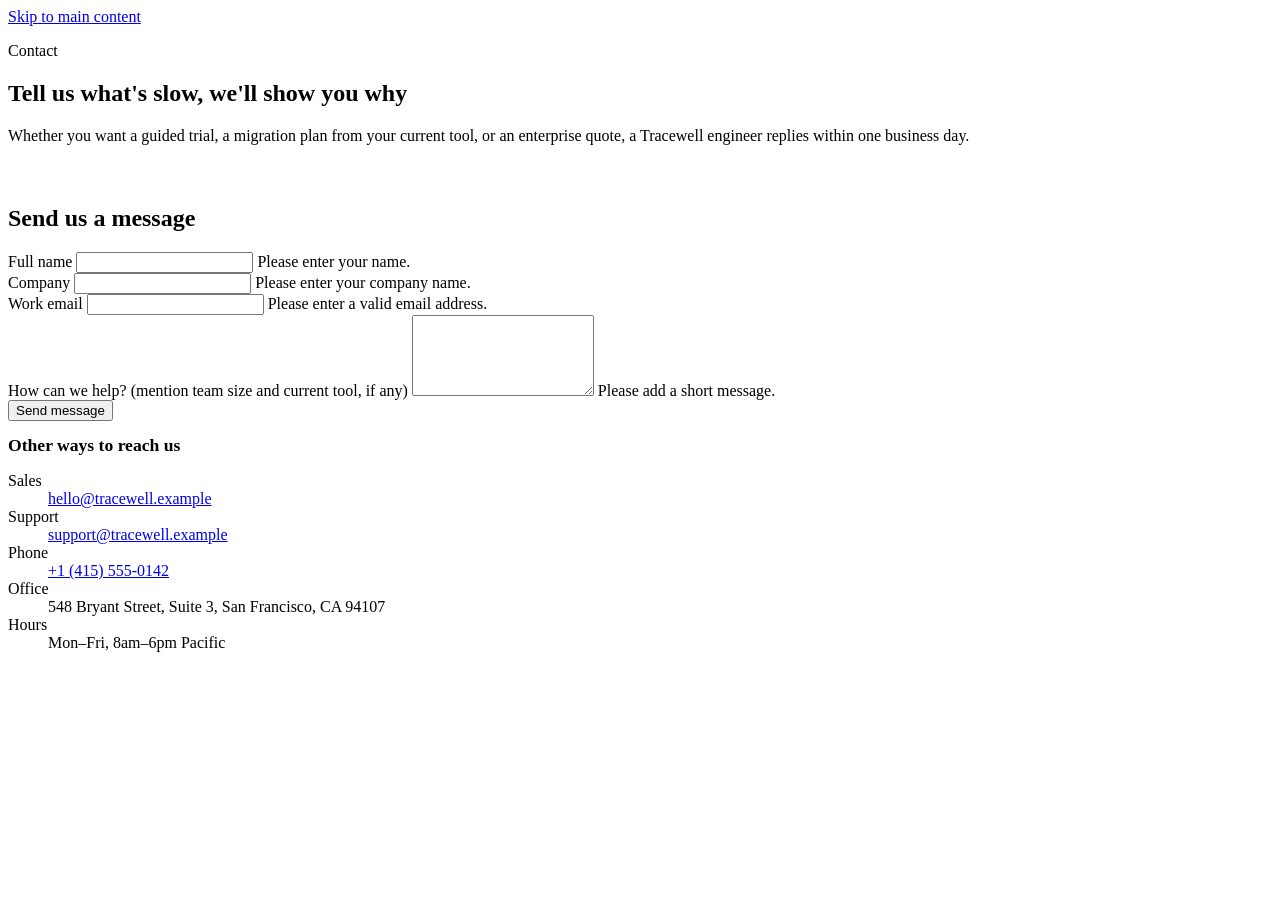
==== contact.html @ ec026b96 "Add Tracewell marketing site via upload" ====
<!DOCTYPE html>
<html lang="en">
<head>
<meta charset="UTF-8">
<meta name="viewport" content="width=device-width, initial-scale=1">
<title>Contact — Tracewell</title>
<meta name="description" content="Talk to the Tracewell team about a trial, a migration from your current observability stack, or an enterprise contract.">
<link rel="canonical" href="https://www.tracewell.example/contact.html">
<link rel="icon" href="data:image/svg+xml,%3Csvg xmlns='http://www.w3.org/2000/svg' viewBox='0 0 28 28'%3E%3Crect width='28' height='28' rx='6' fill='%2314181B'/%3E%3Crect x='6' y='9' width='9' height='3' rx='1.5' fill='%230EA5A0'/%3E%3Crect x='6' y='14' width='16' height='3' rx='1.5' fill='%23F2A93B'/%3E%3Crect x='6' y='19' width='6' height='3' rx='1.5' fill='%230EA5A0'/%3E%3C/svg%3E">

<meta property="og:type" content="website">
<meta property="og:site_name" content="Tracewell">
<meta property="og:title" content="Contact — Tracewell">
<meta property="og:description" content="Start a trial, ask about migrating from your current tool, or talk pricing with the Tracewell team.">
<meta property="og:url" content="https://www.tracewell.example/contact.html">
<meta name="twitter:card" content="summary_large_image">
<meta name="twitter:title" content="Contact — Tracewell">
<meta name="twitter:description" content="Start a trial, ask about migrating from your current tool, or talk pricing with the Tracewell team.">

<link rel="preconnect" href="https://fonts.googleapis.com">
<link rel="preconnect" href="https://fonts.gstatic.com" crossorigin>
<link href="https://fonts.googleapis.com/css2?family=IBM+Plex+Mono:wght@500&family=IBM+Plex+Sans:wght@400;500;600&family=Space+Grotesk:wght@500;600;700&display=swap" rel="stylesheet">
<link rel="stylesheet" href="assets/styles.css">

<script type="application/ld+json">
{
  "@context": "https://schema.org",
  "@type": "Organization",
  "name": "Tracewell, Inc.",
  "url": "https://www.tracewell.example/",
  "logo": "https://www.tracewell.example/assets/logo.png",
  "contactPoint": {
    "@type": "ContactPoint",
    "email": "hello@tracewell.example",
    "telephone": "+1-415-555-0142",
    "contactType": "sales"
  }
}
</script>
</head>
<body>
<a class="skip-link" href="#main">Skip to main content</a>
<site-header current="contact"></site-header>

<main id="main">

  <section class="hero" style="padding-bottom:24px;">
    <div class="container">
      <p class="eyebrow">Contact</p>
      <h1>Tell us what's slow, we'll show you why</h1>
      <p class="hero__lede">Whether you want a guided trial, a migration plan from your current tool, or an enterprise quote, a Tracewell engineer replies within one business day.</p>
    </div>
  </section>

  <section aria-labelledby="contact-heading">
    <div class="container contact-grid">
      <div>
        <h2 id="contact-heading" class="visually-hidden">Send us a message</h2>
        <form id="contact-form" novalidate>
          <div class="form-grid">
            <div class="field">
              <label for="name">Full name</label>
              <input type="text" id="name" name="name" autocomplete="name" required aria-describedby="name-error">
              <span class="error-text" id="name-error">Please enter your name.</span>
            </div>
            <div class="field">
              <label for="company">Company</label>
              <input type="text" id="company" name="company" autocomplete="organization" required aria-describedby="company-error">
              <span class="error-text" id="company-error">Please enter your company name.</span>
            </div>
            <div class="field field--full">
              <label for="email">Work email</label>
              <input type="email" id="email" name="email" autocomplete="email" required aria-describedby="email-error">
              <span class="error-text" id="email-error">Please enter a valid email address.</span>
            </div>
            <div class="field field--full">
              <label for="message">How can we help? <span class="hint">(mention team size and current tool, if any)</span></label>
              <textarea id="message" name="message" rows="5" required aria-describedby="message-error"></textarea>
              <span class="error-text" id="message-error">Please add a short message.</span>
            </div>
          </div>
          <div class="form-status" id="form-status" role="status" aria-live="polite"></div>
          <button class="btn btn--primary" type="submit">Send message</button>
        </form>
      </div>

      <aside class="contact-info">
        <h2 style="font-size:1.1rem;">Other ways to reach us</h2>
        <dl>
          <dt>Sales</dt>
          <dd><a href="mailto:hello@tracewell.example">hello@tracewell.example</a></dd>
          <dt>Support</dt>
          <dd><a href="mailto:support@tracewell.example">support@tracewell.example</a></dd>
          <dt>Phone</dt>
          <dd><a href="tel:+14155550142">+1 (415) 555-0142</a></dd>
          <dt>Office</dt>
          <dd>548 Bryant Street, Suite 3, San Francisco, CA 94107</dd>
          <dt>Hours</dt>
          <dd>Mon–Fri, 8am–6pm Pacific</dd>
        </dl>
      </aside>
    </div>
  </section>

</main>

<site-footer></site-footer>

<script src="assets/components.js"></script>
<script src="assets/main.js"></script>
</body>
</html>
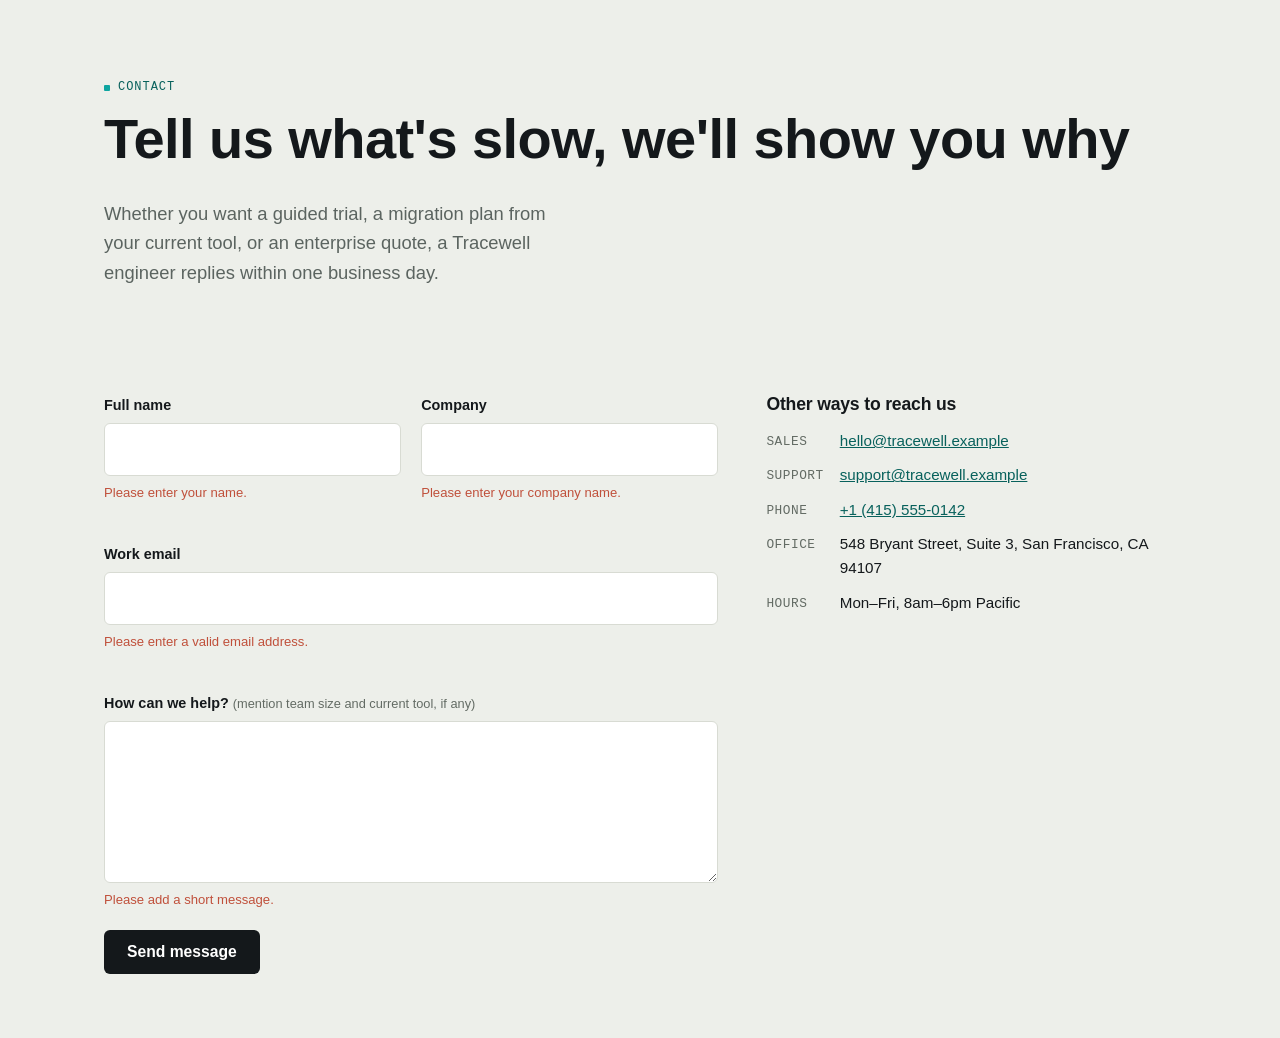
==== commit a2c2e865: "Update contact.html" ====
--- a/contact.html
+++ b/contact.html
@@ -5,7 +5,7 @@
 <meta name="viewport" content="width=device-width, initial-scale=1">
 <title>Contact — Tracewell</title>
 <meta name="description" content="Talk to the Tracewell team about a trial, a migration from your current observability stack, or an enterprise contract.">
-<link rel="canonical" href="https://www.tracewell.example/contact.html">
+<link rel="canonical" href="https://tracewellmarketingsite.netlify.app/contact.html">
 <link rel="icon" href="data:image/svg+xml,%3Csvg xmlns='http://www.w3.org/2000/svg' viewBox='0 0 28 28'%3E%3Crect width='28' height='28' rx='6' fill='%2314181B'/%3E%3Crect x='6' y='9' width='9' height='3' rx='1.5' fill='%230EA5A0'/%3E%3Crect x='6' y='14' width='16' height='3' rx='1.5' fill='%23F2A93B'/%3E%3Crect x='6' y='19' width='6' height='3' rx='1.5' fill='%230EA5A0'/%3E%3C/svg%3E">
 
 <meta property="og:type" content="website">
@@ -20,7 +20,7 @@
 <link rel="preconnect" href="https://fonts.googleapis.com">
 <link rel="preconnect" href="https://fonts.gstatic.com" crossorigin>
 <link href="https://fonts.googleapis.com/css2?family=IBM+Plex+Mono:wght@500&family=IBM+Plex+Sans:wght@400;500;600&family=Space+Grotesk:wght@500;600;700&display=swap" rel="stylesheet">
-<link rel="stylesheet" href="assets/styles.css">
+<link rel="stylesheet" href="styles.css">
 
 <script type="application/ld+json">
 {
--- a/styles.css
+++ b/styles.css
@@ -0,0 +1,262 @@
+/* =========================================================
+   Tracewell — design tokens
+   Palette: sage-paper background, ink text, teal signal accent,
+   amber used only inside the trace diagram to mark a slow span.
+   ========================================================= */
+:root {
+  --paper: #edefea;
+  --paper-raised: #f6f7f3;
+  --ink: #14181b;
+  --slate: #5b6460;
+  --slate-light: #636b64;
+  --line: #d8dbd3;
+  --signal: #0ea5a0;
+  --signal-dark: #08615c;
+  --amber: #f2a93b;
+  --white: #ffffff;
+
+  --font-display: "Space Grotesk", "Helvetica Neue", Arial, sans-serif;
+  --font-body: "IBM Plex Sans", "Helvetica Neue", Arial, sans-serif;
+  --font-mono: "IBM Plex Mono", ui-monospace, Menlo, Consolas, monospace;
+
+  --container: 1120px;
+  --radius: 6px;
+  --focus: 3px solid var(--signal-dark);
+}
+
+* { box-sizing: border-box; }
+html { scroll-behavior: smooth; }
+@media (prefers-reduced-motion: reduce) {
+  html { scroll-behavior: auto; }
+  *, *::before, *::after { animation-duration: 0.001ms !important; animation-iteration-count: 1 !important; transition-duration: 0.001ms !important; }
+}
+
+body {
+  margin: 0;
+  background: var(--paper);
+  color: var(--ink);
+  font-family: var(--font-body);
+  font-size: 1.0625rem;
+  line-height: 1.6;
+  -webkit-font-smoothing: antialiased;
+}
+
+img { max-width: 100%; display: block; }
+
+h1, h2, h3, h4 { font-family: var(--font-display); line-height: 1.15; margin: 0 0 0.5em; color: var(--ink); font-weight: 600; }
+h1 { font-size: clamp(2.25rem, 4vw + 1rem, 3.5rem); letter-spacing: -0.01em; }
+h2 { font-size: clamp(1.6rem, 2vw + 1rem, 2.25rem); letter-spacing: -0.01em; }
+h3 { font-size: 1.25rem; }
+p { margin: 0 0 1em; color: var(--slate); }
+a { color: var(--signal-dark); }
+a:focus-visible, button:focus-visible, input:focus-visible, textarea:focus-visible, summary:focus-visible {
+  outline: var(--focus); outline-offset: 2px;
+}
+
+.container { max-width: var(--container); margin-inline: auto; padding-inline: 24px; }
+.eyebrow {
+  font-family: var(--font-mono);
+  font-size: 0.75rem;
+  letter-spacing: 0.08em;
+  text-transform: uppercase;
+  color: var(--signal-dark);
+  display: inline-flex;
+  align-items: center;
+  gap: 8px;
+  margin-bottom: 0.75em;
+}
+.eyebrow::before { content: ""; width: 6px; height: 6px; background: var(--signal); border-radius: 1px; display: inline-block; }
+
+/* Skip link */
+.skip-link {
+  position: absolute; left: -9999px; top: 0; z-index: 100;
+  background: var(--ink); color: var(--white); padding: 12px 18px;
+  font-family: var(--font-mono); font-size: 0.9rem; border-radius: 0 0 6px 0;
+}
+.skip-link:focus { left: 0; }
+
+/* ---------- Header / nav (rendered by <site-header>) ---------- */
+site-header { display: block; position: sticky; top: 0; z-index: 50; }
+.site-header {
+  background: rgba(237, 239, 234, 0.92);
+  backdrop-filter: saturate(140%) blur(6px);
+  border-bottom: 1px solid var(--line);
+}
+.site-header__bar { display: flex; align-items: center; justify-content: space-between; padding-block: 16px; }
+.brand { display: flex; align-items: center; gap: 10px; font-family: var(--font-display); font-weight: 700; font-size: 1.15rem; text-decoration: none; color: var(--ink); }
+.brand__mark { width: 28px; height: 28px; flex: none; }
+.brand:focus-visible { outline: var(--focus); outline-offset: 4px; }
+
+.nav-toggle {
+  display: none;
+  background: none; border: 1px solid var(--line); border-radius: var(--radius);
+  width: 40px; height: 40px; align-items: center; justify-content: center; cursor: pointer;
+}
+.nav-toggle svg { pointer-events: none; }
+
+.primary-nav__list { list-style: none; display: flex; gap: 28px; margin: 0; padding: 0; }
+.primary-nav__list a {
+  text-decoration: none; color: var(--ink); font-weight: 500; font-size: 0.98rem;
+  padding-bottom: 4px; border-bottom: 2px solid transparent;
+}
+.primary-nav__list a:hover { border-bottom-color: var(--signal); }
+.primary-nav__list a[aria-current="page"] { color: var(--signal-dark); border-bottom-color: var(--signal-dark); }
+
+.site-header__actions { display: flex; align-items: center; gap: 20px; }
+
+@media (max-width: 760px) {
+  .nav-toggle { display: inline-flex; }
+  .primary-nav { position: absolute; left: 0; right: 0; top: 100%; background: var(--paper); border-bottom: 1px solid var(--line); }
+  .primary-nav[data-open="false"] { display: none; }
+  .primary-nav__list { flex-direction: column; gap: 0; padding: 8px 24px 20px; }
+  .primary-nav__list a { display: block; padding: 12px 0; border-bottom: 1px solid var(--line); }
+  .site-header__actions .btn--ghost { display: none; }
+}
+
+/* ---------- Buttons ---------- */
+.btn {
+  display: inline-flex; align-items: center; justify-content: center; gap: 8px;
+  font-family: var(--font-body); font-weight: 600; font-size: 0.98rem;
+  padding: 12px 22px; border-radius: var(--radius); border: 1px solid transparent;
+  text-decoration: none; cursor: pointer; transition: transform 0.15s ease, background 0.15s ease;
+}
+.btn--primary { background: var(--ink); color: var(--white); }
+.btn--primary:hover { background: var(--signal-dark); }
+.btn--ghost { background: transparent; color: var(--ink); border-color: var(--line); }
+.btn--ghost:hover { border-color: var(--slate); }
+.btn--small { padding: 8px 16px; font-size: 0.88rem; }
+
+/* ---------- Hero ---------- */
+.hero { padding-block: 72px 56px; }
+.hero__grid { display: grid; grid-template-columns: 1.05fr 0.95fr; gap: 56px; align-items: center; }
+.hero__lede { font-size: 1.15rem; max-width: 46ch; }
+.hero__ctas { display: flex; gap: 14px; margin-top: 28px; flex-wrap: wrap; }
+@media (max-width: 860px) { .hero__grid { grid-template-columns: 1fr; } }
+
+/* ---------- Trace waterfall (signature element) ---------- */
+.trace-panel {
+  background: var(--ink); color: var(--white); border-radius: 10px;
+  padding: 22px 22px 20px; font-family: var(--font-mono);
+  box-shadow: 0 30px 60px -30px rgba(20, 24, 27, 0.5);
+}
+.trace-panel__head { display: flex; justify-content: space-between; align-items: baseline; margin-bottom: 14px; font-size: 0.78rem; color: #9aa6a2; }
+.trace-panel__head strong { color: var(--white); font-weight: 600; }
+.trace-row { display: grid; grid-template-columns: 132px 1fr 56px; align-items: center; gap: 10px; margin-block: 9px; font-size: 0.78rem; }
+.trace-row__name { color: #c9d2cf; white-space: nowrap; overflow: hidden; text-overflow: ellipsis; }
+.trace-row__track { position: relative; height: 8px; background: #232a2d; border-radius: 4px; }
+.trace-row__bar { position: absolute; top: 0; bottom: 0; border-radius: 4px; background: var(--signal); }
+.trace-row__bar--slow { background: var(--amber); }
+.trace-row__ms { text-align: right; color: #9aa6a2; }
+.trace-panel__callout {
+  margin-top: 14px; padding: 10px 12px; background: rgba(242, 169, 59, 0.12);
+  border: 1px solid rgba(242, 169, 59, 0.35); border-radius: 6px; font-size: 0.78rem; color: var(--amber);
+}
+
+/* Thin ruler-tick divider, echoes the trace timeline motif */
+.tick-divider { display: flex; align-items: center; gap: 6px; margin-block: 8px 28px; }
+.tick-divider span { width: 1px; height: 10px; background: var(--line); }
+.tick-divider span:nth-child(5n) { height: 16px; background: var(--slate-light); }
+
+/* ---------- Sections ---------- */
+section { padding-block: 64px; }
+.section-head { max-width: 640px; margin-bottom: 40px; }
+.section-head--center { margin-inline: auto; text-align: center; }
+
+.logo-strip { display: flex; flex-wrap: wrap; gap: 32px 44px; align-items: center; justify-content: space-between; padding-block: 28px; border-top: 1px solid var(--line); border-bottom: 1px solid var(--line); }
+.logo-strip__item { font-family: var(--font-mono); font-size: 0.95rem; color: var(--slate-light); letter-spacing: 0.02em; }
+
+.feature-grid { display: grid; grid-template-columns: repeat(3, 1fr); gap: 28px; }
+@media (max-width: 900px) { .feature-grid { grid-template-columns: 1fr 1fr; } }
+@media (max-width: 620px) { .feature-grid { grid-template-columns: 1fr; } }
+.feature-card { background: var(--paper-raised); border: 1px solid var(--line); border-radius: 10px; padding: 26px; }
+.feature-card__icon { width: 36px; height: 36px; margin-bottom: 16px; color: var(--signal-dark); }
+.feature-card p:last-child { margin-bottom: 0; }
+
+.steps { counter-reset: step; display: grid; grid-template-columns: repeat(3, 1fr); gap: 28px; }
+@media (max-width: 760px) { .steps { grid-template-columns: 1fr; } }
+.step { position: relative; padding-top: 8px; }
+.step::before {
+  counter-increment: step; content: counter(step, decimal-leading-zero);
+  font-family: var(--font-mono); font-size: 0.85rem; color: var(--signal-dark);
+  display: block; margin-bottom: 10px;
+}
+
+.quote-block { background: var(--paper-raised); border-left: 3px solid var(--signal); border-radius: 0 10px 10px 0; padding: 32px; max-width: 760px; margin-inline: auto; }
+.quote-block p { font-size: 1.2rem; color: var(--ink); font-family: var(--font-display); font-weight: 500; }
+.quote-block footer { font-family: var(--font-mono); font-size: 0.85rem; color: var(--slate); }
+
+.cta-banner { background: var(--ink); border-radius: 14px; padding: 52px 40px; text-align: center; }
+.cta-banner h2, .cta-banner p { color: var(--white); }
+.cta-banner p { color: #c9d2cf; }
+.cta-banner .btn--ghost { color: var(--white); border-color: #3a4247; }
+
+/* ---------- Pricing ---------- */
+.pricing-grid { display: grid; grid-template-columns: repeat(3, 1fr); gap: 24px; align-items: stretch; }
+@media (max-width: 900px) { .pricing-grid { grid-template-columns: 1fr; } }
+.price-card { background: var(--paper-raised); border: 1px solid var(--line); border-radius: 10px; padding: 30px; display: flex; flex-direction: column; }
+.price-card--featured { border-color: var(--signal-dark); box-shadow: 0 20px 40px -28px rgba(14, 165, 160, 0.5); }
+.price-card__amount { font-family: var(--font-display); font-size: 2.4rem; font-weight: 700; margin-block: 4px 0; }
+.price-card__period { font-family: var(--font-mono); font-size: 0.85rem; color: var(--slate); }
+.price-card__list { list-style: none; padding: 0; margin: 24px 0; flex: 1; }
+.price-card__list li { padding-block: 8px; border-top: 1px solid var(--line); font-size: 0.95rem; display: flex; gap: 10px; }
+.price-card__list li:first-child { border-top: none; }
+.price-card__list svg { flex: none; color: var(--signal-dark); margin-top: 3px; }
+
+.compare-table { width: 100%; border-collapse: collapse; margin-top: 8px; }
+.compare-table caption { text-align: left; font-family: var(--font-mono); font-size: 0.85rem; color: var(--slate); margin-bottom: 12px; }
+.compare-table th, .compare-table td { text-align: left; padding: 14px 16px; border-bottom: 1px solid var(--line); font-size: 0.95rem; }
+.compare-table thead th { font-family: var(--font-mono); font-size: 0.8rem; text-transform: uppercase; letter-spacing: 0.04em; color: var(--slate); }
+.compare-table tbody th { font-weight: 500; }
+.compare-table td[data-yes] { color: var(--signal-dark); font-weight: 600; }
+
+/* ---------- FAQ ---------- */
+.faq-list { max-width: 780px; margin-inline: auto; }
+.faq-item { border-bottom: 1px solid var(--line); }
+.faq-item summary {
+  cursor: pointer; list-style: none; padding: 20px 0; font-weight: 600; font-family: var(--font-display);
+  display: flex; align-items: center; justify-content: space-between; gap: 16px;
+}
+.faq-item summary::-webkit-details-marker { display: none; }
+.faq-item summary .icon { flex: none; transition: transform 0.2s ease; color: var(--signal-dark); }
+.faq-item[open] summary .icon { transform: rotate(45deg); }
+.faq-item p { padding-bottom: 20px; margin: 0; max-width: 65ch; }
+
+/* ---------- Forms ---------- */
+.form-grid { display: grid; grid-template-columns: 1fr 1fr; gap: 20px; }
+@media (max-width: 700px) { .form-grid { grid-template-columns: 1fr; } }
+.field { display: flex; flex-direction: column; gap: 6px; margin-bottom: 20px; }
+.field--full { grid-column: 1 / -1; }
+.field label { font-size: 0.9rem; font-weight: 600; }
+.field .hint { font-size: 0.8rem; color: var(--slate-light); font-weight: 400; }
+.field input, .field textarea, .field select {
+  font: inherit; padding: 12px 14px; border-radius: var(--radius); border: 1px solid var(--line);
+  background: var(--white); color: var(--ink);
+}
+.field input:invalid[data-touched="true"], .field textarea:invalid[data-touched="true"] { border-color: #c0503b; }
+.error-text { color: #c0503b; font-size: 0.82rem; min-height: 1.1em; }
+.form-status { padding: 14px 16px; border-radius: var(--radius); background: rgba(14, 165, 160, 0.12); border: 1px solid rgba(14, 165, 160, 0.35); font-size: 0.92rem; display: none; }
+.form-status[data-visible="true"] { display: block; }
+
+.contact-grid { display: grid; grid-template-columns: 1.2fr 0.8fr; gap: 48px; }
+@media (max-width: 860px) { .contact-grid { grid-template-columns: 1fr; } }
+.contact-info dl { display: grid; grid-template-columns: auto 1fr; gap: 10px 16px; font-size: 0.95rem; }
+.contact-info dt { font-family: var(--font-mono); color: var(--slate-light); font-size: 0.8rem; text-transform: uppercase; letter-spacing: 0.04em; padding-top: 3px; }
+.contact-info dd { margin: 0; }
+
+/* ---------- Footer ---------- */
+.site-footer { border-top: 1px solid var(--line); padding-block: 48px 28px; margin-top: 40px; }
+.site-footer__grid { display: grid; grid-template-columns: 1.4fr 1fr 1fr 1fr; gap: 32px; }
+@media (max-width: 760px) { .site-footer__grid { grid-template-columns: 1fr 1fr; } }
+.site-footer h2 { font-size: 0.85rem; font-family: var(--font-mono); text-transform: uppercase; letter-spacing: 0.04em; color: var(--slate); margin-bottom: 14px; }
+.site-footer ul { list-style: none; padding: 0; margin: 0; display: flex; flex-direction: column; gap: 10px; }
+.site-footer a { color: var(--slate); text-decoration: none; font-size: 0.92rem; }
+.site-footer a:hover { color: var(--ink); }
+.site-footer__bottom {
+  margin-top: 40px; padding-top: 20px; border-top: 1px solid var(--line);
+  display: flex; flex-wrap: wrap; gap: 12px 24px; justify-content: space-between;
+  font-size: 0.82rem; color: var(--slate-light);
+}
+.site-footer__credit a { color: var(--slate-light); text-decoration: underline; }
+
+/* ---------- Visually hidden util ---------- */
+.visually-hidden { position: absolute; width: 1px; height: 1px; padding: 0; margin: -1px; overflow: hidden; clip: rect(0,0,0,0); white-space: nowrap; border: 0; }
